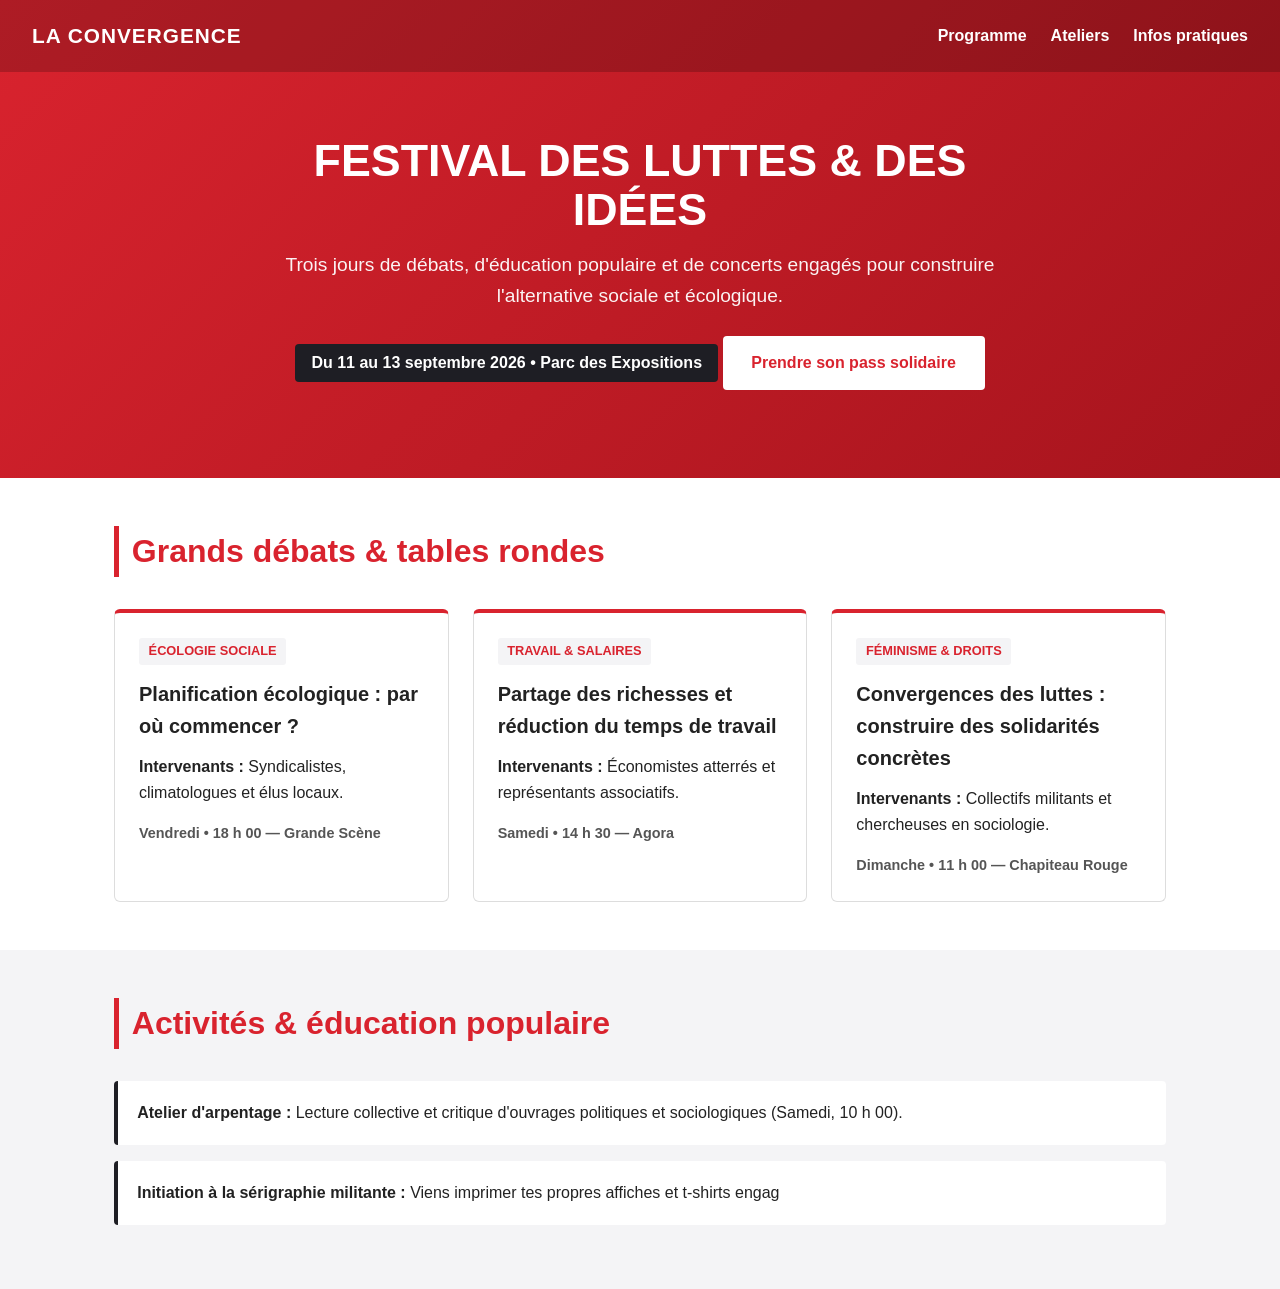
==== accueil.html @ 1f6835fd "création de l'accueil + fichier style pour le festival" ====
<!DOCTYPE html>
<html lang="fr">
<head>
    <meta charset="UTF-8">
    <meta name="viewport" content="width=device-width, initial-scale=1.0">
    <title>Festival des Luttes & des Idées — Édition 2026</title>
    <link rel="stylesheet" href="style.css">
</head>
<body>

    <header class="hero">
        <nav class="navbar">
            <span class="logo">LA CONVERGENCE</span>
            <ul>
                <li><a href="#programme">Programme</a></li>
                <li><a href="#ateliers">Ateliers</a></li>
                <li><a href="#infos">Infos pratiques</a></li>
            </ul>
        </nav>
        <div class="hero-content">
            <h1>Festival des Luttes & des Idées</h1>
            <p class="subtitle">Trois jours de débats, d'éducation populaire et de concerts engagés pour construire l'alternative sociale et écologique.</p>
            <p class="date">Du 11 au 13 septembre 2026 • Parc des Expositions</p>
            <a href="#infos" class="btn-primary">Prendre son pass solidaire</a>
        </div>
    </header>

    <main>
        <section id="programme" class="container">
            <h2>Grands débats & tables rondes</h2>
            <div class="grid">
                <article class="card">
                    <span class="tag">Écologie sociale</span>
                    <h3>Planification écologique : par où commencer ?</h3>
                    <p><strong>Intervenants :</strong> Syndicalistes, climatologues et élus locaux.</p>
                    <p class="time">Vendredi • 18 h 00 — Grande Scène</p>
                </article>

                <article class="card">
                    <span class="tag">Travail & Salaires</span>
                    <h3>Partage des richesses et réduction du temps de travail</h3>
                    <p><strong>Intervenants :</strong> Économistes atterrés et représentants associatifs.</p>
                    <p class="time">Samedi • 14 h 30 — Agora</p>
                </article>

                <article class="card">
                    <span class="tag">Féminisme & Droits</span>
                    <h3>Convergences des luttes : construire des solidarités concrètes</h3>
                    <p><strong>Intervenants :</strong> Collectifs militants et chercheuses en sociologie.</p>
                    <p class="time">Dimanche • 11 h 00 — Chapiteau Rouge</p>
                </article>
            </div>
        </section>

        <section id="ateliers" class="bg-light">
            <div class="container">
                <h2>Activités & éducation populaire</h2>
                <ul class="activity-list">
                    <li>
                        <strong>Atelier d'arpentage :</strong> Lecture collective et critique d'ouvrages politiques et sociologiques (Samedi, 10 h 00).
                    </li>
                    <li>
                        <strong>Initiation à la sérigraphie militante :</strong> Viens imprimer tes propres affiches et t-shirts engag
---- style.css ----
/* Variables de couleurs (codes visuels de la gauche : rouge vif, rose corail, anthracite) */
:root {
    --primary-red: #d9232e;
    --dark-red: #a6141d;
    --accent-pink: #ff5e6c;
    --dark-bg: #1e1e24;
    --light-bg: #f4f4f6;
    --text-main: #222222;
    --white: #ffffff;
}

* {
    box-sizing: border-box;
    margin: 0;
    padding: 0;
}

body {
    font-family: 'Segoe UI', Roboto, Helvetica, Arial, sans-serif;
    line-height: 1.6;
    color: var(--text-main);
    background-color: var(--white);
}

.container {
    max-width: 1100px;
    margin: 0 auto;
    padding: 3rem 1.5rem;
}

/* Navigation */
.navbar {
    display: flex;
    justify-content: space-between;
    align-items: center;
    padding: 1.2rem 2rem;
    background-color: rgba(0, 0, 0, 0.2);
}

.logo {
    font-weight: 900;
    font-size: 1.3rem;
    letter-spacing: 1px;
    color: var(--white);
}

.navbar ul {
    list-style: none;
    display: flex;
    gap: 1.5rem;
}

.navbar a {
    color: var(--white);
    text-decoration: none;
    font-weight: 600;
}

.navbar a:hover {
    text-decoration: underline;
}

/* Bannière principale */
.hero {
    background: linear-gradient(135deg, var(--primary-red), var(--dark-red));
    color: var(--white);
    padding-bottom: 4rem;
}

.hero-content {
    max-width: 800px;
    margin: 4rem auto 0;
    padding: 0 1.5rem;
    text-align: center;
}

.hero h1 {
    font-size: 2.8rem;
    font-weight: 900;
    text-transform: uppercase;
    margin-bottom: 1rem;
    line-height: 1.1;
}

.subtitle {
    font-size: 1.2rem;
    margin-bottom: 1.5rem;
    opacity: 0.95;
}

.date {
    font-weight: bold;
    margin-bottom: 2rem;
    display: inline-block;
    background-color: var(--dark-bg);
    padding: 0.4rem 1rem;
    border-radius: 4px;
}

.btn-primary {
    display: inline-block;
    background-color: var(--white);
    color: var(--primary-red);
    padding: 0.9rem 1.8rem;
    font-weight: bold;
    text-decoration: none;
    border-radius: 4px;
    transition: transform 0.2s ease;
}

.btn-primary:hover {
    transform: translateY(-2px);
}

/* Sections & Cartes */
h2 {
    font-size: 2rem;
    margin-bottom: 2rem;
    color: var(--primary-red);
    border-left: 5px solid var(--primary-red);
    padding-left: 0.8rem;
}

.grid {
    display: grid;
    grid-template-columns: repeat(auto-fit, minmax(300px, 1fr));
    gap: 1.5rem;
}

.card {
    border: 1px solid #ddd;
    border-top: 4px solid var(--primary-red);
    padding: 1.5rem;
    border-radius: 6px;
    background-color: var(--white);
}

.tag {
    display: inline-block;
    background-color: var(--light-bg);
    color: var(--primary-red);
    font-size: 0.8rem;
    font-weight: bold;
    padding: 0.2rem 0.6rem;
    border-radius: 3px;
    margin-bottom: 0.8rem;
    text-transform: uppercase;
}

.card h3 {
    margin-bottom: 0.8rem;
    font-size: 1.25rem;
}

.time {
    margin-top: 1rem;
    font-size: 0.9rem;
    color: #555;
    font-weight: 600;
}

/* Section Ateliers */
.bg-light {
    background-color: var(--light-bg);
}

.activity-list {
    list-style: none;
}

.activity-list li {
    background-color: var(--white);
    margin-bottom: 1rem;
    padding: 1.2rem;
    border-left: 4px solid var(--dark-bg);
    border-radius: 4px;
}

/* Pied de page */
footer {
    background-color: var(--dark-bg);
    color: var(--white);
}

footer h3 {
    color: var(--accent-pink);
    margin-bottom: 0.5rem;
}

.footer-grid {
    display: grid;
    grid-template-columns: repeat(auto-fit, minmax(250px, 1fr));
    gap: 2rem;
}
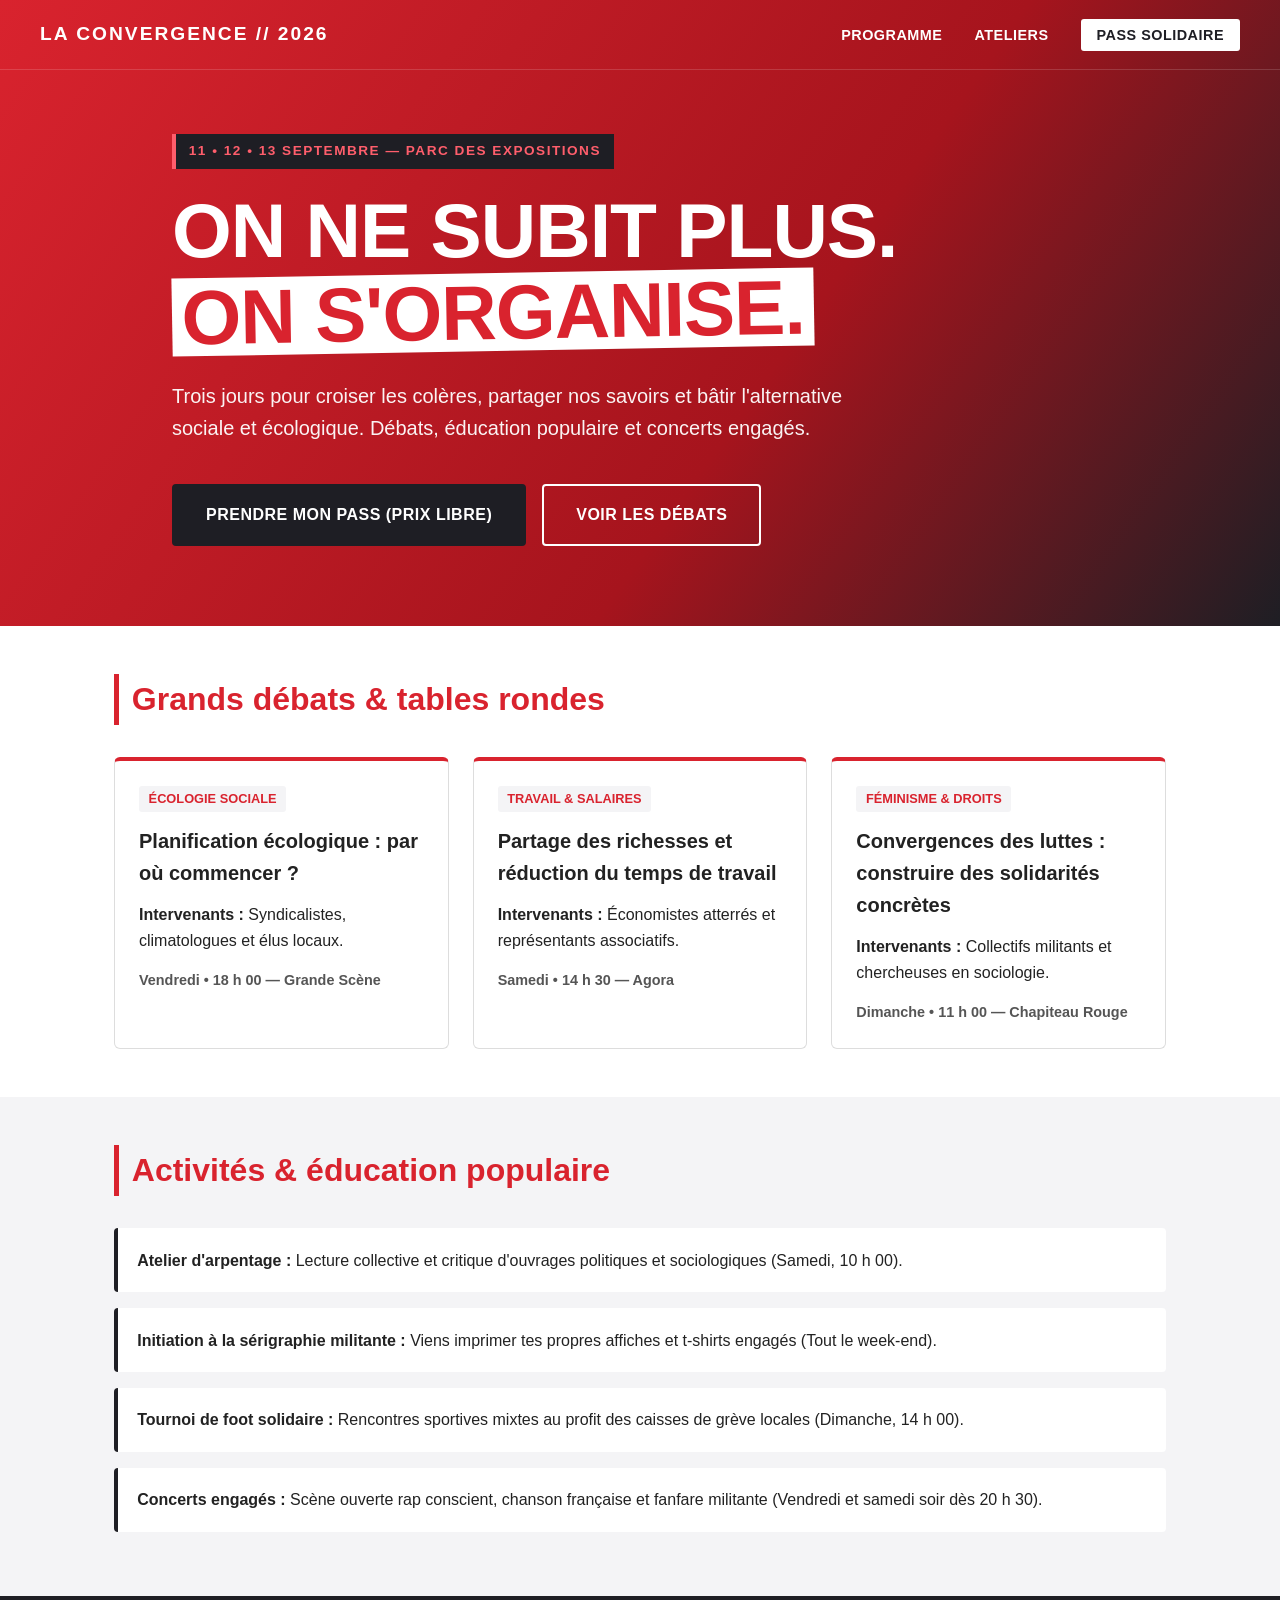
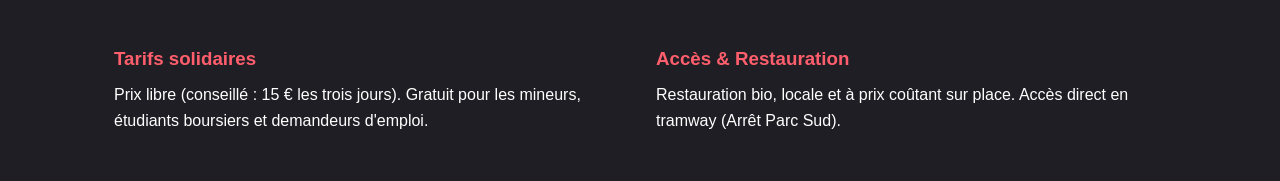
==== commit b7cf4b0b: "modification de l'en-tete dans le fichier accueil.html + modification du style.css" ====
--- a/accueil.html
+++ b/accueil.html
@@ -3,25 +3,34 @@
 <head>
     <meta charset="UTF-8">
     <meta name="viewport" content="width=device-width, initial-scale=1.0">
-    <title>Festival des Luttes & des Idées — Édition 2026</title>
+    <title>La Convergence — Festival des Luttes & des Idées 2026</title>
     <link rel="stylesheet" href="style.css">
 </head>
 <body>
 
     <header class="hero">
         <nav class="navbar">
-            <span class="logo">LA CONVERGENCE</span>
+            <span class="logo">LA CONVERGENCE // 2026</span>
             <ul>
                 <li><a href="#programme">Programme</a></li>
                 <li><a href="#ateliers">Ateliers</a></li>
-                <li><a href="#infos">Infos pratiques</a></li>
+                <li><a href="#infos" class="nav-cta">Pass solidaire</a></li>
             </ul>
         </nav>
+
         <div class="hero-content">
-            <h1>Festival des Luttes & des Idées</h1>
-            <p class="subtitle">Trois jours de débats, d'éducation populaire et de concerts engagés pour construire l'alternative sociale et écologique.</p>
-            <p class="date">Du 11 au 13 septembre 2026 • Parc des Expositions</p>
-            <a href="#infos" class="btn-primary">Prendre son pass solidaire</a>
+            <span class="badge-top">11 • 12 • 13 SEPTEMBRE — PARC DES EXPOSITIONS</span>
+            <h1>
+                <span>On ne subit plus.</span>
+                <span class="highlight">On s'organise.</span>
+            </h1>
+            <p class="subtitle">
+                Trois jours pour croiser les colères, partager nos savoirs et bâtir l'alternative sociale et écologique. Débats, éducation populaire et concerts engagés.
+            </p>
+            <div class="hero-actions">
+                <a href="#infos" class="btn-primary">Prendre mon pass (prix libre)</a>
+                <a href="#programme" class="btn-secondary">Voir les débats</a>
+            </div>
         </div>
     </header>
 
@@ -60,4 +69,31 @@
                         <strong>Atelier d'arpentage :</strong> Lecture collective et critique d'ouvrages politiques et sociologiques (Samedi, 10 h 00).
                     </li>
                     <li>
-                        <strong>Initiation à la sérigraphie militante :</strong> Viens imprimer tes propres affiches et t-shirts engag+                        <strong>Initiation à la sérigraphie militante :</strong> Viens imprimer tes propres affiches et t-shirts engagés (Tout le week-end).
+                    </li>
+                    <li>
+                        <strong>Tournoi de foot solidaire :</strong> Rencontres sportives mixtes au profit des caisses de grève locales (Dimanche, 14 h 00).
+                    </li>
+                    <li>
+                        <strong>Concerts engagés :</strong> Scène ouverte rap conscient, chanson française et fanfare militante (Vendredi et samedi soir dès 20 h 30).
+                    </li>
+                </ul>
+            </div>
+        </section>
+    </main>
+
+    <footer id="infos">
+        <div class="container footer-grid">
+            <div>
+                <h3>Tarifs solidaires</h3>
+                <p>Prix libre (conseillé : 15 € les trois jours). Gratuit pour les mineurs, étudiants boursiers et demandeurs d'emploi.</p>
+            </div>
+            <div>
+                <h3>Accès & Restauration</h3>
+                <p>Restauration bio, locale et à prix coûtant sur place. Accès direct en tramway (Arrêt Parc Sud).</p>
+            </div>
+        </div>
+    </footer>
+
+</body>
+</html>
--- a/style.css
+++ b/style.css
@@ -1,4 +1,4 @@
-/* Variables de couleurs (codes visuels de la gauche : rouge vif, rose corail, anthracite) */
+/* Variables de couleurs */
 :root {
     --primary-red: #d9232e;
     --dark-red: #a6141d;
@@ -33,83 +33,140 @@
     display: flex;
     justify-content: space-between;
     align-items: center;
-    padding: 1.2rem 2rem;
-    background-color: rgba(0, 0, 0, 0.2);
+    padding: 1.2rem 2.5rem;
+    border-bottom: 1px solid rgba(255, 255, 255, 0.15);
 }
 
 .logo {
     font-weight: 900;
-    font-size: 1.3rem;
-    letter-spacing: 1px;
+    font-size: 1.2rem;
+    letter-spacing: 2px;
     color: var(--white);
 }
 
 .navbar ul {
     list-style: none;
     display: flex;
-    gap: 1.5rem;
+    align-items: center;
+    gap: 2rem;
 }
 
 .navbar a {
     color: var(--white);
     text-decoration: none;
-    font-weight: 600;
+    font-weight: 700;
+    text-transform: uppercase;
+    font-size: 0.9rem;
+    letter-spacing: 0.5px;
 }
 
 .navbar a:hover {
-    text-decoration: underline;
+    color: var(--accent-pink);
+}
+
+.nav-cta {
+    background-color: var(--white);
+    color: var(--dark-bg) !important;
+    padding: 0.5rem 1rem;
+    border-radius: 3px;
 }
 
 /* Bannière principale */
 .hero {
-    background: linear-gradient(135deg, var(--primary-red), var(--dark-red));
-    color: var(--white);
-    padding-bottom: 4rem;
+    background: linear-gradient(125deg, var(--primary-red) 0%, var(--dark-red) 60%, var(--dark-bg) 100%);
+    color: var(--white);
+    padding-bottom: 5rem;
 }
 
 .hero-content {
-    max-width: 800px;
+    max-width: 1000px;
     margin: 4rem auto 0;
-    padding: 0 1.5rem;
-    text-align: center;
-}
-
-.hero h1 {
-    font-size: 2.8rem;
-    font-weight: 900;
-    text-transform: uppercase;
-    margin-bottom: 1rem;
-    line-height: 1.1;
-}
-
-.subtitle {
-    font-size: 1.2rem;
-    margin-bottom: 1.5rem;
-    opacity: 0.95;
-}
-
-.date {
-    font-weight: bold;
-    margin-bottom: 2rem;
+    padding: 0 2rem;
+    text-align: left;
+}
+
+.badge-top {
     display: inline-block;
     background-color: var(--dark-bg);
-    padding: 0.4rem 1rem;
-    border-radius: 4px;
+    color: var(--accent-pink);
+    font-weight: 800;
+    font-size: 0.85rem;
+    letter-spacing: 1.5px;
+    padding: 0.4rem 0.8rem;
+    margin-bottom: 1.5rem;
+    border-left: 4px solid var(--accent-pink);
+}
+
+.hero h1 {
+    font-size: clamp(2.8rem, 6vw, 4.8rem);
+    font-weight: 900;
+    text-transform: uppercase;
+    line-height: 0.98;
+    letter-spacing: -1px;
+    margin-bottom: 1.8rem;
+}
+
+.hero h1 span {
+    display: block;
+}
+
+.hero h1 .highlight {
+    display: inline-block;
+    background-color: var(--white);
+    color: var(--primary-red);
+    padding: 0.1rem 0.6rem;
+    margin-top: 0.3rem;
+    transform: rotate(-1deg);
+}
+
+.subtitle {
+    font-size: 1.25rem;
+    max-width: 680px;
+    margin-bottom: 2.5rem;
+    opacity: 0.95;
+    font-weight: 400;
+}
+
+.hero-actions {
+    display: flex;
+    flex-wrap: wrap;
+    gap: 1rem;
 }
 
 .btn-primary {
-    display: inline-block;
-    background-color: var(--white);
-    color: var(--primary-red);
-    padding: 0.9rem 1.8rem;
-    font-weight: bold;
+    background-color: var(--dark-bg);
+    color: var(--white);
+    padding: 1rem 2rem;
+    font-weight: 800;
+    text-transform: uppercase;
+    letter-spacing: 0.5px;
     text-decoration: none;
     border-radius: 4px;
-    transition: transform 0.2s ease;
+    border: 2px solid var(--dark-bg);
+    transition: all 0.2s ease;
 }
 
 .btn-primary:hover {
-    transform: translateY(-2px);
+    background-color: var(--white);
+    color: var(--dark-bg);
+    border-color: var(--white);
+}
+
+.btn-secondary {
+    background-color: transparent;
+    color: var(--white);
+    padding: 1rem 2rem;
+    font-weight: 800;
+    text-transform: uppercase;
+    letter-spacing: 0.5px;
+    text-decoration: none;
+    border-radius: 4px;
+    border: 2px solid var(--white);
+    transition: all 0.2s ease;
+}
+
+.btn-secondary:hover {
+    background-color: rgba(255, 255, 255, 0.15);
 }
 
 /* Sections & Cartes */
@@ -191,4 +248,24 @@
     display: grid;
     grid-template-columns: repeat(auto-fit, minmax(250px, 1fr));
     gap: 2rem;
+}
+
+/* Adaptation mobile */
+@media (max-width: 768px) {
+    .navbar {
+        flex-direction: column;
+        gap: 1rem;
+        padding: 1rem;
+    }
+
+    .navbar ul {
+        gap: 1rem;
+        flex-wrap: wrap;
+        justify-content: center;
+    }
+
+    .hero-content {
+        margin-top: 2.5rem;
+        padding: 0 1.2rem;
+    }
 }
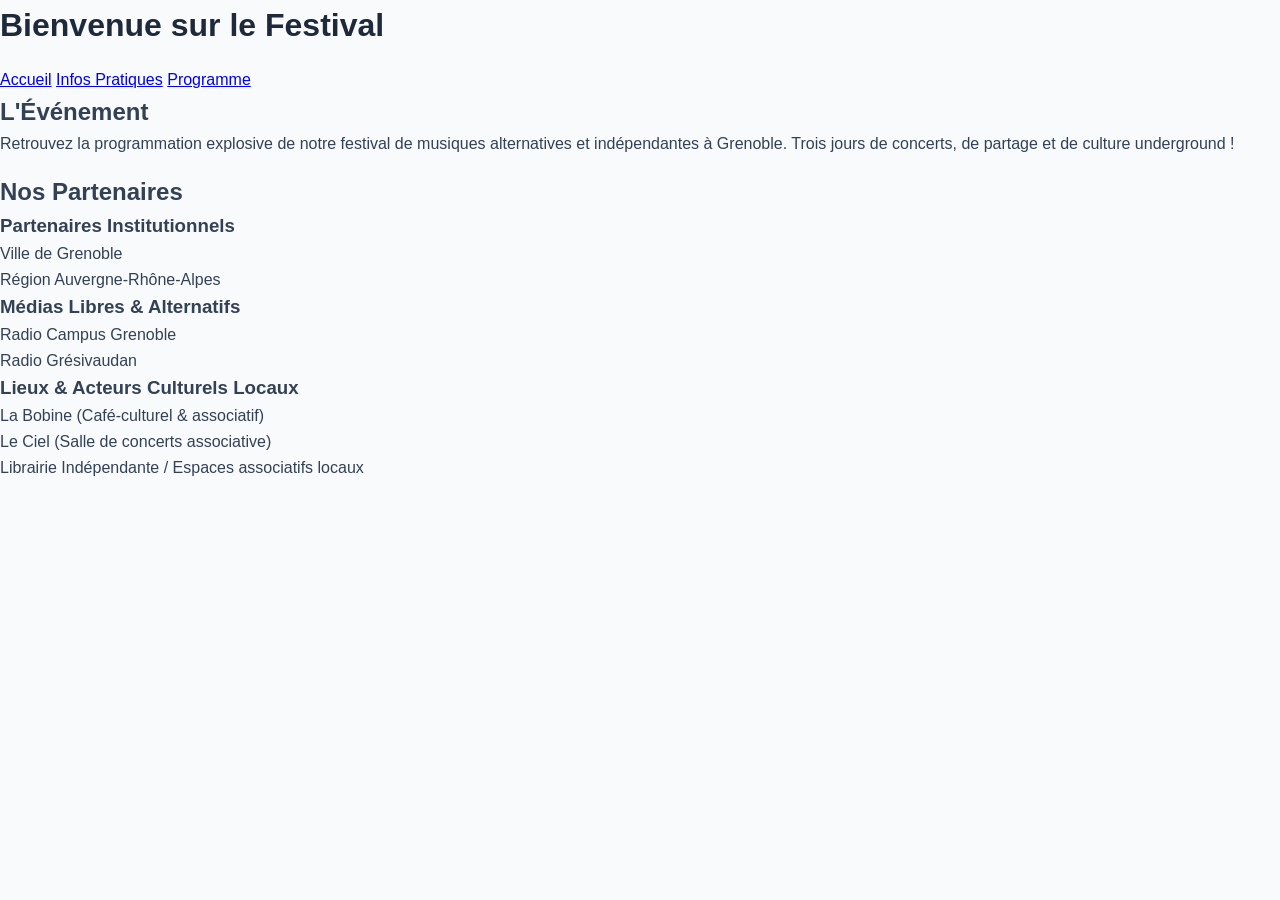
==== commit 7e853c78: "Modification de l'accueil pour rajouter des informations sur les partenaires" ====
--- a/accueil.html
+++ b/accueil.html
@@ -3,97 +3,56 @@
 <head>
     <meta charset="UTF-8">
     <meta name="viewport" content="width=device-width, initial-scale=1.0">
-    <title>La Convergence — Festival des Luttes & des Idées 2026</title>
+    <title>Accueil - Festival de Concerts</title>
     <link rel="stylesheet" href="style.css">
 </head>
 <body>
 
-    <header class="hero">
-        <nav class="navbar">
-            <span class="logo">LA CONVERGENCE // 2026</span>
-            <ul>
-                <li><a href="#programme">Programme</a></li>
-                <li><a href="#ateliers">Ateliers</a></li>
-                <li><a href="#infos" class="nav-cta">Pass solidaire</a></li>
-            </ul>
+    <div class="container">
+        <h1>Bienvenue sur le Festival</h1>
+        
+        <!-- Navigation rapide -->
+        <nav class="main-nav">
+            <a href="accueil.html" class="active">Accueil</a>
+            <a href="infos.html">Infos Pratiques</a>
+            <a href="programme.html">Programme</a>
         </nav>
 
-        <div class="hero-content">
-            <span class="badge-top">11 • 12 • 13 SEPTEMBRE — PARC DES EXPOSITIONS</span>
-            <h1>
-                <span>On ne subit plus.</span>
-                <span class="highlight">On s'organise.</span>
-            </h1>
-            <p class="subtitle">
-                Trois jours pour croiser les colères, partager nos savoirs et bâtir l'alternative sociale et écologique. Débats, éducation populaire et concerts engagés.
-            </p>
-            <div class="hero-actions">
-                <a href="#infos" class="btn-primary">Prendre mon pass (prix libre)</a>
-                <a href="#programme" class="btn-secondary">Voir les débats</a>
-            </div>
-        </div>
-    </header>
-
-    <main>
-        <section id="programme" class="container">
-            <h2>Grands débats & tables rondes</h2>
-            <div class="grid">
-                <article class="card">
-                    <span class="tag">Écologie sociale</span>
-                    <h3>Planification écologique : par où commencer ?</h3>
-                    <p><strong>Intervenants :</strong> Syndicalistes, climatologues et élus locaux.</p>
-                    <p class="time">Vendredi • 18 h 00 — Grande Scène</p>
-                </article>
-
-                <article class="card">
-                    <span class="tag">Travail & Salaires</span>
-                    <h3>Partage des richesses et réduction du temps de travail</h3>
-                    <p><strong>Intervenants :</strong> Économistes atterrés et représentants associatifs.</p>
-                    <p class="time">Samedi • 14 h 30 — Agora</p>
-                </article>
-
-                <article class="card">
-                    <span class="tag">Féminisme & Droits</span>
-                    <h3>Convergences des luttes : construire des solidarités concrètes</h3>
-                    <p><strong>Intervenants :</strong> Collectifs militants et chercheuses en sociologie.</p>
-                    <p class="time">Dimanche • 11 h 00 — Chapiteau Rouge</p>
-                </article>
-            </div>
+        <section class="intro">
+            <h2>L'Événement</h2>
+            <p>Retrouvez la programmation explosive de notre festival de musiques alternatives et indépendantes à Grenoble. Trois jours de concerts, de partage et de culture underground !</p>
         </section>
 
-        <section id="ateliers" class="bg-light">
-            <div class="container">
-                <h2>Activités & éducation populaire</h2>
-                <ul class="activity-list">
-                    <li>
-                        <strong>Atelier d'arpentage :</strong> Lecture collective et critique d'ouvrages politiques et sociologiques (Samedi, 10 h 00).
-                    </li>
-                    <li>
-                        <strong>Initiation à la sérigraphie militante :</strong> Viens imprimer tes propres affiches et t-shirts engagés (Tout le week-end).
-                    </li>
-                    <li>
-                        <strong>Tournoi de foot solidaire :</strong> Rencontres sportives mixtes au profit des caisses de grève locales (Dimanche, 14 h 00).
-                    </li>
-                    <li>
-                        <strong>Concerts engagés :</strong> Scène ouverte rap conscient, chanson française et fanfare militante (Vendredi et samedi soir dès 20 h 30).
-                    </li>
+        <!-- Section Partenaires -->
+        <section class="partners-section">
+            <h2>Nos Partenaires</h2>
+
+            <div class="partner-category">
+                <h3>Partenaires Institutionnels</h3>
+                <ul>
+                    <li>Ville de Grenoble</li>
+                    <li>Région Auvergne-Rhône-Alpes</li>
+                </ul>
+            </div>
+
+            <div class="partner-category">
+                <h3>Médias Libres & Alternatifs</h3>
+                <ul>
+                    <li>Radio Campus Grenoble</li>
+                    <li>Radio Grésivaudan</li>
+                </ul>
+            </div>
+
+            <div class="partner-category">
+                <h3>Lieux & Acteurs Culturels Locaux</h3>
+                <ul>
+                    <li>La Bobine (Café-culturel & associatif)</li>
+                    <li>Le Ciel (Salle de concerts associative)</li>
+                    <li>Librairie Indépendante / Espaces associatifs locaux</li>
                 </ul>
             </div>
         </section>
-    </main>
-
-    <footer id="infos">
-        <div class="container footer-grid">
-            <div>
-                <h3>Tarifs solidaires</h3>
-                <p>Prix libre (conseillé : 15 € les trois jours). Gratuit pour les mineurs, étudiants boursiers et demandeurs d'emploi.</p>
-            </div>
-            <div>
-                <h3>Accès & Restauration</h3>
-                <p>Restauration bio, locale et à prix coûtant sur place. Accès direct en tramway (Arrêt Parc Sud).</p>
-            </div>
-        </div>
-    </footer>
+    </div>
 
 </body>
 </html>
--- a/style.css
+++ b/style.css
@@ -1,271 +1,111 @@
-/* Variables de couleurs */
-:root {
-    --primary-red: #d9232e;
-    --dark-red: #a6141d;
-    --accent-pink: #ff5e6c;
-    --dark-bg: #1e1e24;
-    --light-bg: #f4f4f6;
-    --text-main: #222222;
-    --white: #ffffff;
-}
+/* --- 1. VARIABLES DE STYLE & COULEURS --- */
+        :root {
+            --primary-color: #1E293B;
+            --accent-color: #3B82F6;
+            --bg-color: #F8FAFC;
+            --card-bg: #FFFFFF;
+            --text-color: #334155;
+            --font-family: 'Inter', sans-serif;
+            
+            /* --- 2. MARGES ET ESPACEMENTS --- */
+            --spacing-sm: 8px;
+            --spacing-md: 16px;
+            --spacing-lg: 24px;
+            --spacing-xl: 32px;
+        }
 
-* {
-    box-sizing: border-box;
-    margin: 0;
-    padding: 0;
-}
+        /* --- 3. RESET & STYLE GÉNÉRAL --- */
+        * {
+            margin: 0;
+            padding: 0;
+            box-sizing: border-box;
+        }
 
-body {
-    font-family: 'Segoe UI', Roboto, Helvetica, Arial, sans-serif;
-    line-height: 1.6;
-    color: var(--text-main);
-    background-color: var(--white);
-}
+        body {
+            font-family: var(--font-family);
+            background-color: var(--bg-color);
+            color: var(--text-color);
+            line-height: 1.6;
+        }
 
-.container {
-    max-width: 1100px;
-    margin: 0 auto;
-    padding: 3rem 1.5rem;
-}
+        /* --- 4. MENU HORIZONTAL --- */
+        header {
+            background-color: var(--card-bg);
+            border-bottom: 1px solid #E2E8F0;
+            position: sticky;
+            top: 0;
+            z-index: 100;
+        }
 
-/* Navigation */
-.navbar {
-    display: flex;
-    justify-content: space-between;
-    align-items: center;
-    padding: 1.2rem 2.5rem;
-    border-bottom: 1px solid rgba(255, 255, 255, 0.15);
-}
+        .nav-container {
+            max-width: 1200px;
+            margin: 0 auto;
+            padding: var(--spacing-md) var(--spacing-lg);
+            display: flex;
+            justify-content: space-between;
+            align-items: center;
+        }
 
-.logo {
-    font-weight: 900;
-    font-size: 1.2rem;
-    letter-spacing: 2px;
-    color: var(--white);
-}
+        .logo {
+            font-weight: 700;
+            font-size: 1.25rem;
+            color: var(--primary-color);
+            text-decoration: none;
+        }
 
-.navbar ul {
-    list-style: none;
-    display: flex;
-    align-items: center;
-    gap: 2rem;
-}
+        .nav-menu {
+            list-style: none;
+            display: flex;
+            gap: var(--spacing-lg); /* Espace entre les éléments du menu */
+        }
 
-.navbar a {
-    color: var(--white);
-    text-decoration: none;
-    font-weight: 700;
-    text-transform: uppercase;
-    font-size: 0.9rem;
-    letter-spacing: 0.5px;
-}
+        .nav-menu a {
+            text-decoration: none;
+            color: var(--text-color);
+            font-weight: 500;
+            transition: color 0.2s ease;
+        }
 
-.navbar a:hover {
-    color: var(--accent-pink);
-}
+        .nav-menu a:hover {
+            color: var(--accent-color);
+        }
 
-.nav-cta {
-    background-color: var(--white);
-    color: var(--dark-bg) !important;
-    padding: 0.5rem 1rem;
-    border-radius: 3px;
-}
+        /* --- 5. CONTENU PRINCIPAL & MARGES --- */
+        main {
+            max-width: 1200px;
+            margin: var(--spacing-xl) auto;
+            padding: 0 var(--spacing-lg);
+        }
 
-/* Bannière principale */
-.hero {
-    background: linear-gradient(125deg, var(--primary-red) 0%, var(--dark-red) 60%, var(--dark-bg) 100%);
-    color: var(--white);
-    padding-bottom: 5rem;
-}
+        .hero-section {
+            background-color: var(--card-bg);
+            padding: var(--spacing-xl);
+            border-radius: 12px;
+            box-shadow: 0 4px 6px -1px rgba(0, 0, 0, 0.05);
+            margin-bottom: var(--spacing-xl);
+        }
 
-.hero-content {
-    max-width: 1000px;
-    margin: 4rem auto 0;
-    padding: 0 2rem;
-    text-align: left;
-}
+        h1 {
+            color: var(--primary-color);
+            margin-bottom: var(--spacing-md);
+            font-size: 2rem;
+        }
 
-.badge-top {
-    display: inline-block;
-    background-color: var(--dark-bg);
-    color: var(--accent-pink);
-    font-weight: 800;
-    font-size: 0.85rem;
-    letter-spacing: 1.5px;
-    padding: 0.4rem 0.8rem;
-    margin-bottom: 1.5rem;
-    border-left: 4px solid var(--accent-pink);
-}
+        p {
+            margin-bottom: var(--spacing-md);
+        }
 
-.hero h1 {
-    font-size: clamp(2.8rem, 6vw, 4.8rem);
-    font-weight: 900;
-    text-transform: uppercase;
-    line-height: 0.98;
-    letter-spacing: -1px;
-    margin-bottom: 1.8rem;
-}
+        .btn {
+            display: inline-block;
+            background-color: var(--accent-color);
+            color: white;
+            padding: 10px 20px;
+            border-radius: 6px;
+            text-decoration: none;
+            font-weight: 500;
+            transition: background-color 0.2s;
+        }
 
-.hero h1 span {
-    display: block;
-}
-
-.hero h1 .highlight {
-    display: inline-block;
-    background-color: var(--white);
-    color: var(--primary-red);
-    padding: 0.1rem 0.6rem;
-    margin-top: 0.3rem;
-    transform: rotate(-1deg);
-}
-
-.subtitle {
-    font-size: 1.25rem;
-    max-width: 680px;
-    margin-bottom: 2.5rem;
-    opacity: 0.95;
-    font-weight: 400;
-}
-
-.hero-actions {
-    display: flex;
-    flex-wrap: wrap;
-    gap: 1rem;
-}
-
-.btn-primary {
-    background-color: var(--dark-bg);
-    color: var(--white);
-    padding: 1rem 2rem;
-    font-weight: 800;
-    text-transform: uppercase;
-    letter-spacing: 0.5px;
-    text-decoration: none;
-    border-radius: 4px;
-    border: 2px solid var(--dark-bg);
-    transition: all 0.2s ease;
-}
-
-.btn-primary:hover {
-    background-color: var(--white);
-    color: var(--dark-bg);
-    border-color: var(--white);
-}
-
-.btn-secondary {
-    background-color: transparent;
-    color: var(--white);
-    padding: 1rem 2rem;
-    font-weight: 800;
-    text-transform: uppercase;
-    letter-spacing: 0.5px;
-    text-decoration: none;
-    border-radius: 4px;
-    border: 2px solid var(--white);
-    transition: all 0.2s ease;
-}
-
-.btn-secondary:hover {
-    background-color: rgba(255, 255, 255, 0.15);
-}
-
-/* Sections & Cartes */
-h2 {
-    font-size: 2rem;
-    margin-bottom: 2rem;
-    color: var(--primary-red);
-    border-left: 5px solid var(--primary-red);
-    padding-left: 0.8rem;
-}
-
-.grid {
-    display: grid;
-    grid-template-columns: repeat(auto-fit, minmax(300px, 1fr));
-    gap: 1.5rem;
-}
-
-.card {
-    border: 1px solid #ddd;
-    border-top: 4px solid var(--primary-red);
-    padding: 1.5rem;
-    border-radius: 6px;
-    background-color: var(--white);
-}
-
-.tag {
-    display: inline-block;
-    background-color: var(--light-bg);
-    color: var(--primary-red);
-    font-size: 0.8rem;
-    font-weight: bold;
-    padding: 0.2rem 0.6rem;
-    border-radius: 3px;
-    margin-bottom: 0.8rem;
-    text-transform: uppercase;
-}
-
-.card h3 {
-    margin-bottom: 0.8rem;
-    font-size: 1.25rem;
-}
-
-.time {
-    margin-top: 1rem;
-    font-size: 0.9rem;
-    color: #555;
-    font-weight: 600;
-}
-
-/* Section Ateliers */
-.bg-light {
-    background-color: var(--light-bg);
-}
-
-.activity-list {
-    list-style: none;
-}
-
-.activity-list li {
-    background-color: var(--white);
-    margin-bottom: 1rem;
-    padding: 1.2rem;
-    border-left: 4px solid var(--dark-bg);
-    border-radius: 4px;
-}
-
-/* Pied de page */
-footer {
-    background-color: var(--dark-bg);
-    color: var(--white);
-}
-
-footer h3 {
-    color: var(--accent-pink);
-    margin-bottom: 0.5rem;
-}
-
-.footer-grid {
-    display: grid;
-    grid-template-columns: repeat(auto-fit, minmax(250px, 1fr));
-    gap: 2rem;
-}
-
-/* Adaptation mobile */
-@media (max-width: 768px) {
-    .navbar {
-        flex-direction: column;
-        gap: 1rem;
-        padding: 1rem;
-    }
-
-    .navbar ul {
-        gap: 1rem;
-        flex-wrap: wrap;
-        justify-content: center;
-    }
-
-    .hero-content {
-        margin-top: 2.5rem;
-        padding: 0 1.2rem;
-    }
-}+        .btn:hover {
+            background-color: #2563EB;
+        }
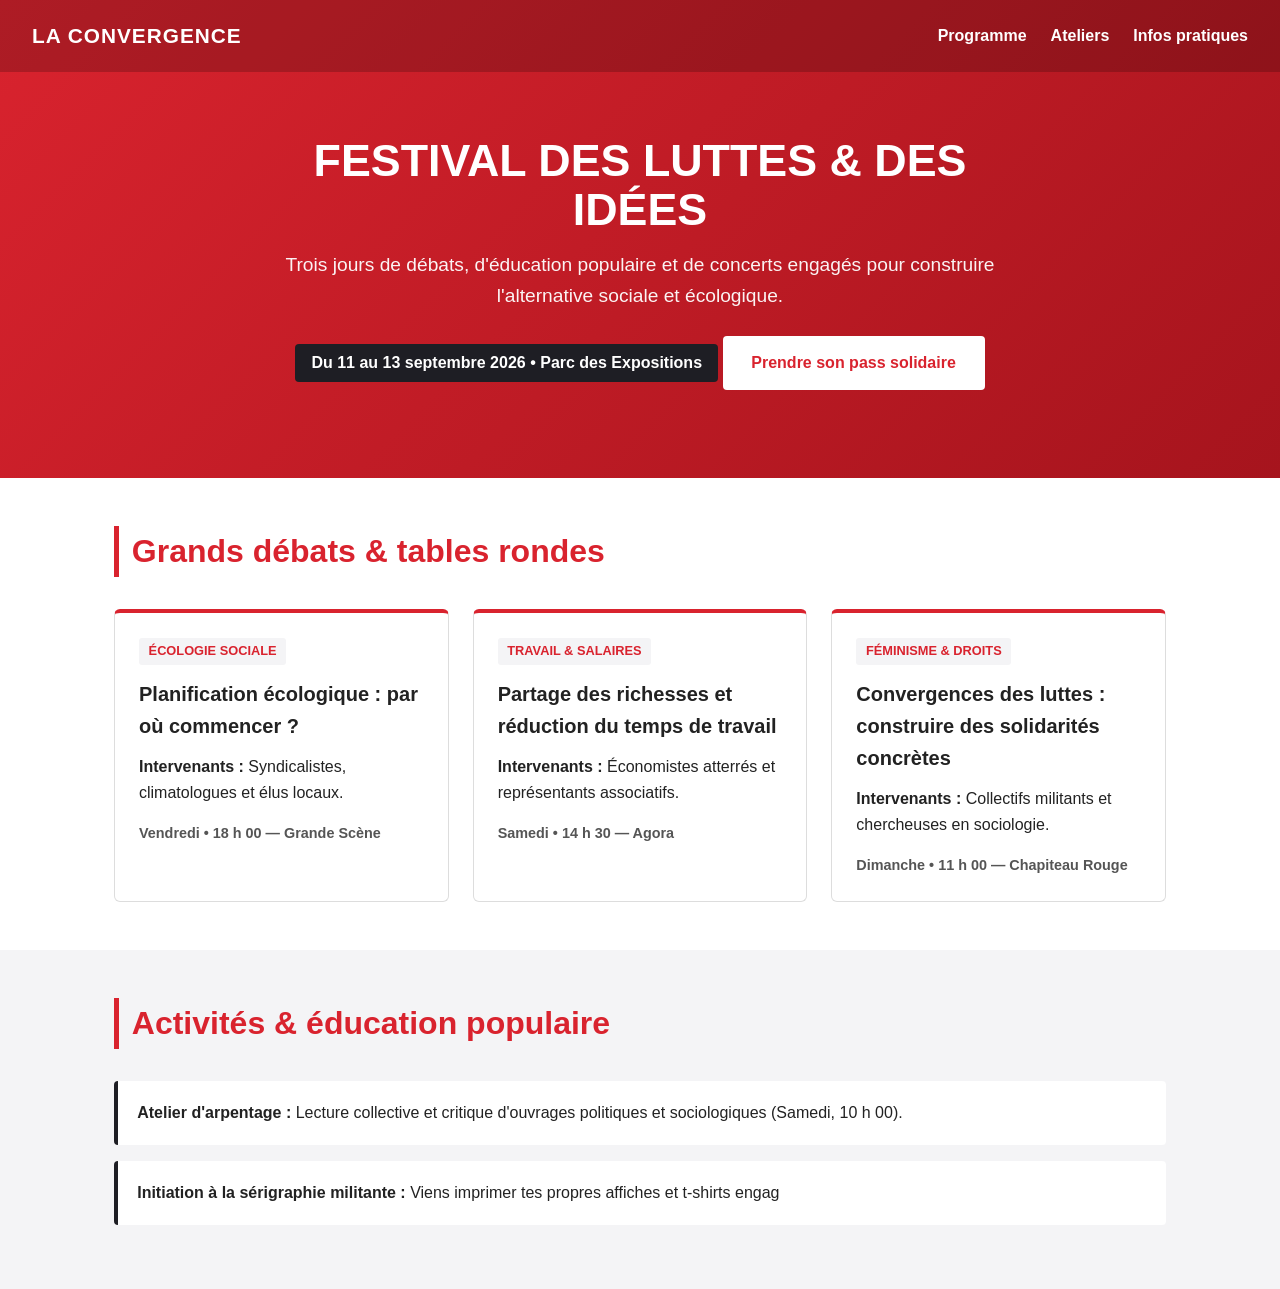
==== commit 1938a364: "Merge pull request #11 from BenRobert38/branche4 Branche4" ====
--- a/accueil.html
+++ b/accueil.html
@@ -3,56 +3,61 @@
 <head>
     <meta charset="UTF-8">
     <meta name="viewport" content="width=device-width, initial-scale=1.0">
-    <title>Accueil - Festival de Concerts</title>
+    <title>Festival des Luttes & des Idées — Édition 2026</title>
     <link rel="stylesheet" href="style.css">
 </head>
 <body>
 
-    <div class="container">
-        <h1>Bienvenue sur le Festival</h1>
-        
-        <!-- Navigation rapide -->
-        <nav class="main-nav">
-            <a href="accueil.html" class="active">Accueil</a>
-            <a href="infos.html">Infos Pratiques</a>
-            <a href="programme.html">Programme</a>
+    <header class="hero">
+        <nav class="navbar">
+            <span class="logo">LA CONVERGENCE</span>
+            <ul>
+                <li><a href="#programme">Programme</a></li>
+                <li><a href="#ateliers">Ateliers</a></li>
+                <li><a href="#infos">Infos pratiques</a></li>
+            </ul>
         </nav>
+        <div class="hero-content">
+            <h1>Festival des Luttes & des Idées</h1>
+            <p class="subtitle">Trois jours de débats, d'éducation populaire et de concerts engagés pour construire l'alternative sociale et écologique.</p>
+            <p class="date">Du 11 au 13 septembre 2026 • Parc des Expositions</p>
+            <a href="#infos" class="btn-primary">Prendre son pass solidaire</a>
+        </div>
+    </header>
 
-        <section class="intro">
-            <h2>L'Événement</h2>
-            <p>Retrouvez la programmation explosive de notre festival de musiques alternatives et indépendantes à Grenoble. Trois jours de concerts, de partage et de culture underground !</p>
+    <main>
+        <section id="programme" class="container">
+            <h2>Grands débats & tables rondes</h2>
+            <div class="grid">
+                <article class="card">
+                    <span class="tag">Écologie sociale</span>
+                    <h3>Planification écologique : par où commencer ?</h3>
+                    <p><strong>Intervenants :</strong> Syndicalistes, climatologues et élus locaux.</p>
+                    <p class="time">Vendredi • 18 h 00 — Grande Scène</p>
+                </article>
+
+                <article class="card">
+                    <span class="tag">Travail & Salaires</span>
+                    <h3>Partage des richesses et réduction du temps de travail</h3>
+                    <p><strong>Intervenants :</strong> Économistes atterrés et représentants associatifs.</p>
+                    <p class="time">Samedi • 14 h 30 — Agora</p>
+                </article>
+
+                <article class="card">
+                    <span class="tag">Féminisme & Droits</span>
+                    <h3>Convergences des luttes : construire des solidarités concrètes</h3>
+                    <p><strong>Intervenants :</strong> Collectifs militants et chercheuses en sociologie.</p>
+                    <p class="time">Dimanche • 11 h 00 — Chapiteau Rouge</p>
+                </article>
+            </div>
         </section>
 
-        <!-- Section Partenaires -->
-        <section class="partners-section">
-            <h2>Nos Partenaires</h2>
-
-            <div class="partner-category">
-                <h3>Partenaires Institutionnels</h3>
-                <ul>
-                    <li>Ville de Grenoble</li>
-                    <li>Région Auvergne-Rhône-Alpes</li>
-                </ul>
-            </div>
-
-            <div class="partner-category">
-                <h3>Médias Libres & Alternatifs</h3>
-                <ul>
-                    <li>Radio Campus Grenoble</li>
-                    <li>Radio Grésivaudan</li>
-                </ul>
-            </div>
-
-            <div class="partner-category">
-                <h3>Lieux & Acteurs Culturels Locaux</h3>
-                <ul>
-                    <li>La Bobine (Café-culturel & associatif)</li>
-                    <li>Le Ciel (Salle de concerts associative)</li>
-                    <li>Librairie Indépendante / Espaces associatifs locaux</li>
-                </ul>
-            </div>
-        </section>
-    </div>
-
-</body>
-</html>+        <section id="ateliers" class="bg-light">
+            <div class="container">
+                <h2>Activités & éducation populaire</h2>
+                <ul class="activity-list">
+                    <li>
+                        <strong>Atelier d'arpentage :</strong> Lecture collective et critique d'ouvrages politiques et sociologiques (Samedi, 10 h 00).
+                    </li>
+                    <li>
+                        <strong>Initiation à la sérigraphie militante :</strong> Viens imprimer tes propres affiches et t-shirts engag
--- a/style.css
+++ b/style.css
@@ -1,111 +1,194 @@
-/* --- 1. VARIABLES DE STYLE & COULEURS --- */
-        :root {
-            --primary-color: #1E293B;
-            --accent-color: #3B82F6;
-            --bg-color: #F8FAFC;
-            --card-bg: #FFFFFF;
-            --text-color: #334155;
-            --font-family: 'Inter', sans-serif;
-            
-            /* --- 2. MARGES ET ESPACEMENTS --- */
-            --spacing-sm: 8px;
-            --spacing-md: 16px;
-            --spacing-lg: 24px;
-            --spacing-xl: 32px;
-        }
+/* Variables de couleurs (codes visuels de la gauche : rouge vif, rose corail, anthracite) */
+:root {
+    --primary-red: #d9232e;
+    --dark-red: #a6141d;
+    --accent-pink: #ff5e6c;
+    --dark-bg: #1e1e24;
+    --light-bg: #f4f4f6;
+    --text-main: #222222;
+    --white: #ffffff;
+}
 
-        /* --- 3. RESET & STYLE GÉNÉRAL --- */
-        * {
-            margin: 0;
-            padding: 0;
-            box-sizing: border-box;
-        }
+* {
+    box-sizing: border-box;
+    margin: 0;
+    padding: 0;
+}
 
-        body {
-            font-family: var(--font-family);
-            background-color: var(--bg-color);
-            color: var(--text-color);
-            line-height: 1.6;
-        }
+body {
+    font-family: 'Segoe UI', Roboto, Helvetica, Arial, sans-serif;
+    line-height: 1.6;
+    color: var(--text-main);
+    background-color: var(--white);
+}
 
-        /* --- 4. MENU HORIZONTAL --- */
-        header {
-            background-color: var(--card-bg);
-            border-bottom: 1px solid #E2E8F0;
-            position: sticky;
-            top: 0;
-            z-index: 100;
-        }
+.container {
+    max-width: 1100px;
+    margin: 0 auto;
+    padding: 3rem 1.5rem;
+}
 
-        .nav-container {
-            max-width: 1200px;
-            margin: 0 auto;
-            padding: var(--spacing-md) var(--spacing-lg);
-            display: flex;
-            justify-content: space-between;
-            align-items: center;
-        }
+/* Navigation */
+.navbar {
+    display: flex;
+    justify-content: space-between;
+    align-items: center;
+    padding: 1.2rem 2rem;
+    background-color: rgba(0, 0, 0, 0.2);
+}
 
-        .logo {
-            font-weight: 700;
-            font-size: 1.25rem;
-            color: var(--primary-color);
-            text-decoration: none;
-        }
+.logo {
+    font-weight: 900;
+    font-size: 1.3rem;
+    letter-spacing: 1px;
+    color: var(--white);
+}
 
-        .nav-menu {
-            list-style: none;
-            display: flex;
-            gap: var(--spacing-lg); /* Espace entre les éléments du menu */
-        }
+.navbar ul {
+    list-style: none;
+    display: flex;
+    gap: 1.5rem;
+}
 
-        .nav-menu a {
-            text-decoration: none;
-            color: var(--text-color);
-            font-weight: 500;
-            transition: color 0.2s ease;
-        }
+.navbar a {
+    color: var(--white);
+    text-decoration: none;
+    font-weight: 600;
+}
 
-        .nav-menu a:hover {
-            color: var(--accent-color);
-        }
+.navbar a:hover {
+    text-decoration: underline;
+}
 
-        /* --- 5. CONTENU PRINCIPAL & MARGES --- */
-        main {
-            max-width: 1200px;
-            margin: var(--spacing-xl) auto;
-            padding: 0 var(--spacing-lg);
-        }
+/* Bannière principale */
+.hero {
+    background: linear-gradient(135deg, var(--primary-red), var(--dark-red));
+    color: var(--white);
+    padding-bottom: 4rem;
+}
 
-        .hero-section {
-            background-color: var(--card-bg);
-            padding: var(--spacing-xl);
-            border-radius: 12px;
-            box-shadow: 0 4px 6px -1px rgba(0, 0, 0, 0.05);
-            margin-bottom: var(--spacing-xl);
-        }
+.hero-content {
+    max-width: 800px;
+    margin: 4rem auto 0;
+    padding: 0 1.5rem;
+    text-align: center;
+}
 
-        h1 {
-            color: var(--primary-color);
-            margin-bottom: var(--spacing-md);
-            font-size: 2rem;
-        }
+.hero h1 {
+    font-size: 2.8rem;
+    font-weight: 900;
+    text-transform: uppercase;
+    margin-bottom: 1rem;
+    line-height: 1.1;
+}
 
-        p {
-            margin-bottom: var(--spacing-md);
-        }
+.subtitle {
+    font-size: 1.2rem;
+    margin-bottom: 1.5rem;
+    opacity: 0.95;
+}
 
-        .btn {
-            display: inline-block;
-            background-color: var(--accent-color);
-            color: white;
-            padding: 10px 20px;
-            border-radius: 6px;
-            text-decoration: none;
-            font-weight: 500;
-            transition: background-color 0.2s;
-        }
+.date {
+    font-weight: bold;
+    margin-bottom: 2rem;
+    display: inline-block;
+    background-color: var(--dark-bg);
+    padding: 0.4rem 1rem;
+    border-radius: 4px;
+}
 
-        .btn:hover {
-            background-color: #2563EB;
-        }+.btn-primary {
+    display: inline-block;
+    background-color: var(--white);
+    color: var(--primary-red);
+    padding: 0.9rem 1.8rem;
+    font-weight: bold;
+    text-decoration: none;
+    border-radius: 4px;
+    transition: transform 0.2s ease;
+}
+
+.btn-primary:hover {
+    transform: translateY(-2px);
+}
+
+/* Sections & Cartes */
+h2 {
+    font-size: 2rem;
+    margin-bottom: 2rem;
+    color: var(--primary-red);
+    border-left: 5px solid var(--primary-red);
+    padding-left: 0.8rem;
+}
+
+.grid {
+    display: grid;
+    grid-template-columns: repeat(auto-fit, minmax(300px, 1fr));
+    gap: 1.5rem;
+}
+
+.card {
+    border: 1px solid #ddd;
+    border-top: 4px solid var(--primary-red);
+    padding: 1.5rem;
+    border-radius: 6px;
+    background-color: var(--white);
+}
+
+.tag {
+    display: inline-block;
+    background-color: var(--light-bg);
+    color: var(--primary-red);
+    font-size: 0.8rem;
+    font-weight: bold;
+    padding: 0.2rem 0.6rem;
+    border-radius: 3px;
+    margin-bottom: 0.8rem;
+    text-transform: uppercase;
+}
+
+.card h3 {
+    margin-bottom: 0.8rem;
+    font-size: 1.25rem;
+}
+
+.time {
+    margin-top: 1rem;
+    font-size: 0.9rem;
+    color: #555;
+    font-weight: 600;
+}
+
+/* Section Ateliers */
+.bg-light {
+    background-color: var(--light-bg);
+}
+
+.activity-list {
+    list-style: none;
+}
+
+.activity-list li {
+    background-color: var(--white);
+    margin-bottom: 1rem;
+    padding: 1.2rem;
+    border-left: 4px solid var(--dark-bg);
+    border-radius: 4px;
+}
+
+/* Pied de page */
+footer {
+    background-color: var(--dark-bg);
+    color: var(--white);
+}
+
+footer h3 {
+    color: var(--accent-pink);
+    margin-bottom: 0.5rem;
+}
+
+.footer-grid {
+    display: grid;
+    grid-template-columns: repeat(auto-fit, minmax(250px, 1fr));
+    gap: 2rem;
+}
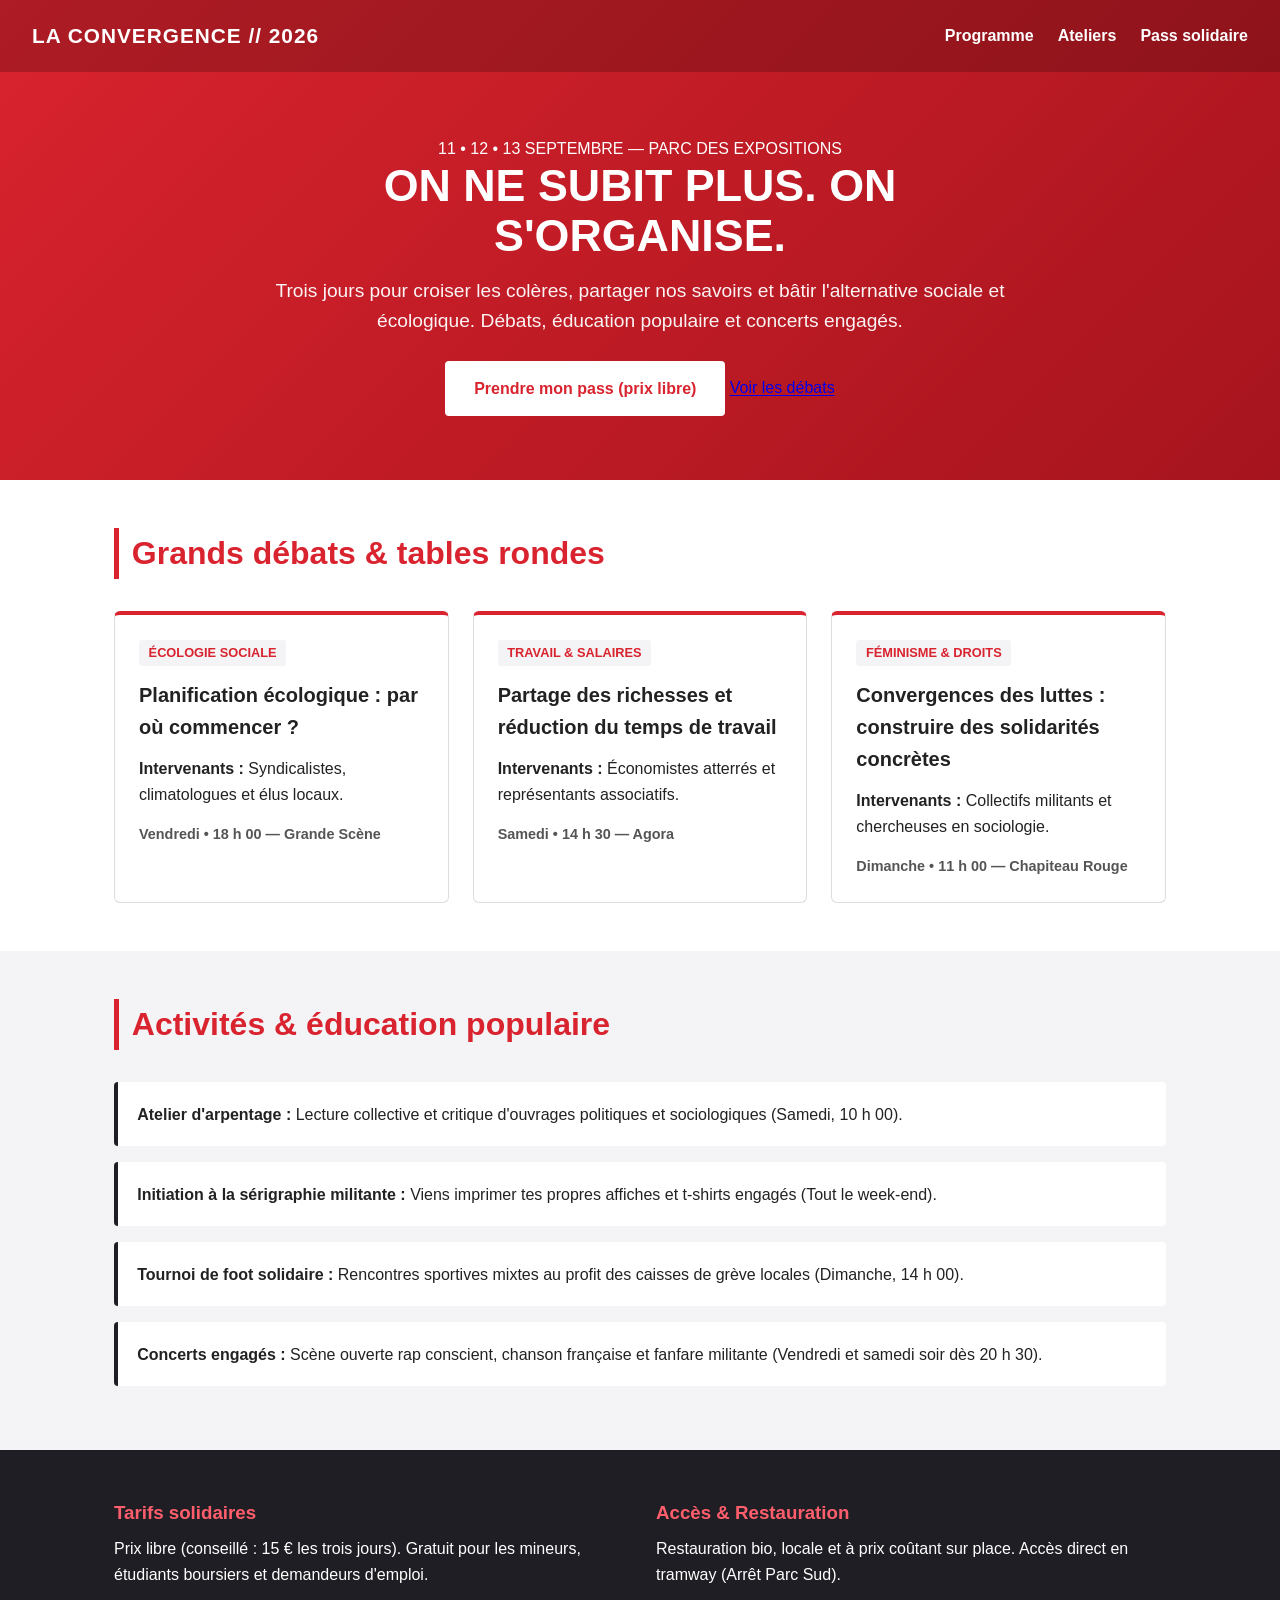
==== commit 658b78cd: "Merge branch 'develop' into branche1" ====
--- a/accueil.html
+++ b/accueil.html
@@ -3,25 +3,34 @@
 <head>
     <meta charset="UTF-8">
     <meta name="viewport" content="width=device-width, initial-scale=1.0">
-    <title>Festival des Luttes & des Idées — Édition 2026</title>
+    <title>La Convergence — Festival des Luttes & des Idées 2026</title>
     <link rel="stylesheet" href="style.css">
 </head>
 <body>
 
     <header class="hero">
         <nav class="navbar">
-            <span class="logo">LA CONVERGENCE</span>
+            <span class="logo">LA CONVERGENCE // 2026</span>
             <ul>
                 <li><a href="#programme">Programme</a></li>
                 <li><a href="#ateliers">Ateliers</a></li>
-                <li><a href="#infos">Infos pratiques</a></li>
+                <li><a href="#infos" class="nav-cta">Pass solidaire</a></li>
             </ul>
         </nav>
+
         <div class="hero-content">
-            <h1>Festival des Luttes & des Idées</h1>
-            <p class="subtitle">Trois jours de débats, d'éducation populaire et de concerts engagés pour construire l'alternative sociale et écologique.</p>
-            <p class="date">Du 11 au 13 septembre 2026 • Parc des Expositions</p>
-            <a href="#infos" class="btn-primary">Prendre son pass solidaire</a>
+            <span class="badge-top">11 • 12 • 13 SEPTEMBRE — PARC DES EXPOSITIONS</span>
+            <h1>
+                <span>On ne subit plus.</span>
+                <span class="highlight">On s'organise.</span>
+            </h1>
+            <p class="subtitle">
+                Trois jours pour croiser les colères, partager nos savoirs et bâtir l'alternative sociale et écologique. Débats, éducation populaire et concerts engagés.
+            </p>
+            <div class="hero-actions">
+                <a href="#infos" class="btn-primary">Prendre mon pass (prix libre)</a>
+                <a href="#programme" class="btn-secondary">Voir les débats</a>
+            </div>
         </div>
     </header>
 
@@ -60,4 +69,31 @@
                         <strong>Atelier d'arpentage :</strong> Lecture collective et critique d'ouvrages politiques et sociologiques (Samedi, 10 h 00).
                     </li>
                     <li>
-                        <strong>Initiation à la sérigraphie militante :</strong> Viens imprimer tes propres affiches et t-shirts engag+                        <strong>Initiation à la sérigraphie militante :</strong> Viens imprimer tes propres affiches et t-shirts engagés (Tout le week-end).
+                    </li>
+                    <li>
+                        <strong>Tournoi de foot solidaire :</strong> Rencontres sportives mixtes au profit des caisses de grève locales (Dimanche, 14 h 00).
+                    </li>
+                    <li>
+                        <strong>Concerts engagés :</strong> Scène ouverte rap conscient, chanson française et fanfare militante (Vendredi et samedi soir dès 20 h 30).
+                    </li>
+                </ul>
+            </div>
+        </section>
+    </main>
+
+    <footer id="infos">
+        <div class="container footer-grid">
+            <div>
+                <h3>Tarifs solidaires</h3>
+                <p>Prix libre (conseillé : 15 € les trois jours). Gratuit pour les mineurs, étudiants boursiers et demandeurs d'emploi.</p>
+            </div>
+            <div>
+                <h3>Accès & Restauration</h3>
+                <p>Restauration bio, locale et à prix coûtant sur place. Accès direct en tramway (Arrêt Parc Sud).</p>
+            </div>
+        </div>
+    </footer>
+
+</body>
+</html>
--- a/style.css
+++ b/style.css
@@ -1,3 +1,5 @@
+
+
 /* Variables de couleurs (codes visuels de la gauche : rouge vif, rose corail, anthracite) */
 :root {
     --primary-red: #d9232e;
@@ -39,6 +41,7 @@
 
 .logo {
     font-weight: 900;
+
     font-size: 1.3rem;
     letter-spacing: 1px;
     color: var(--white);
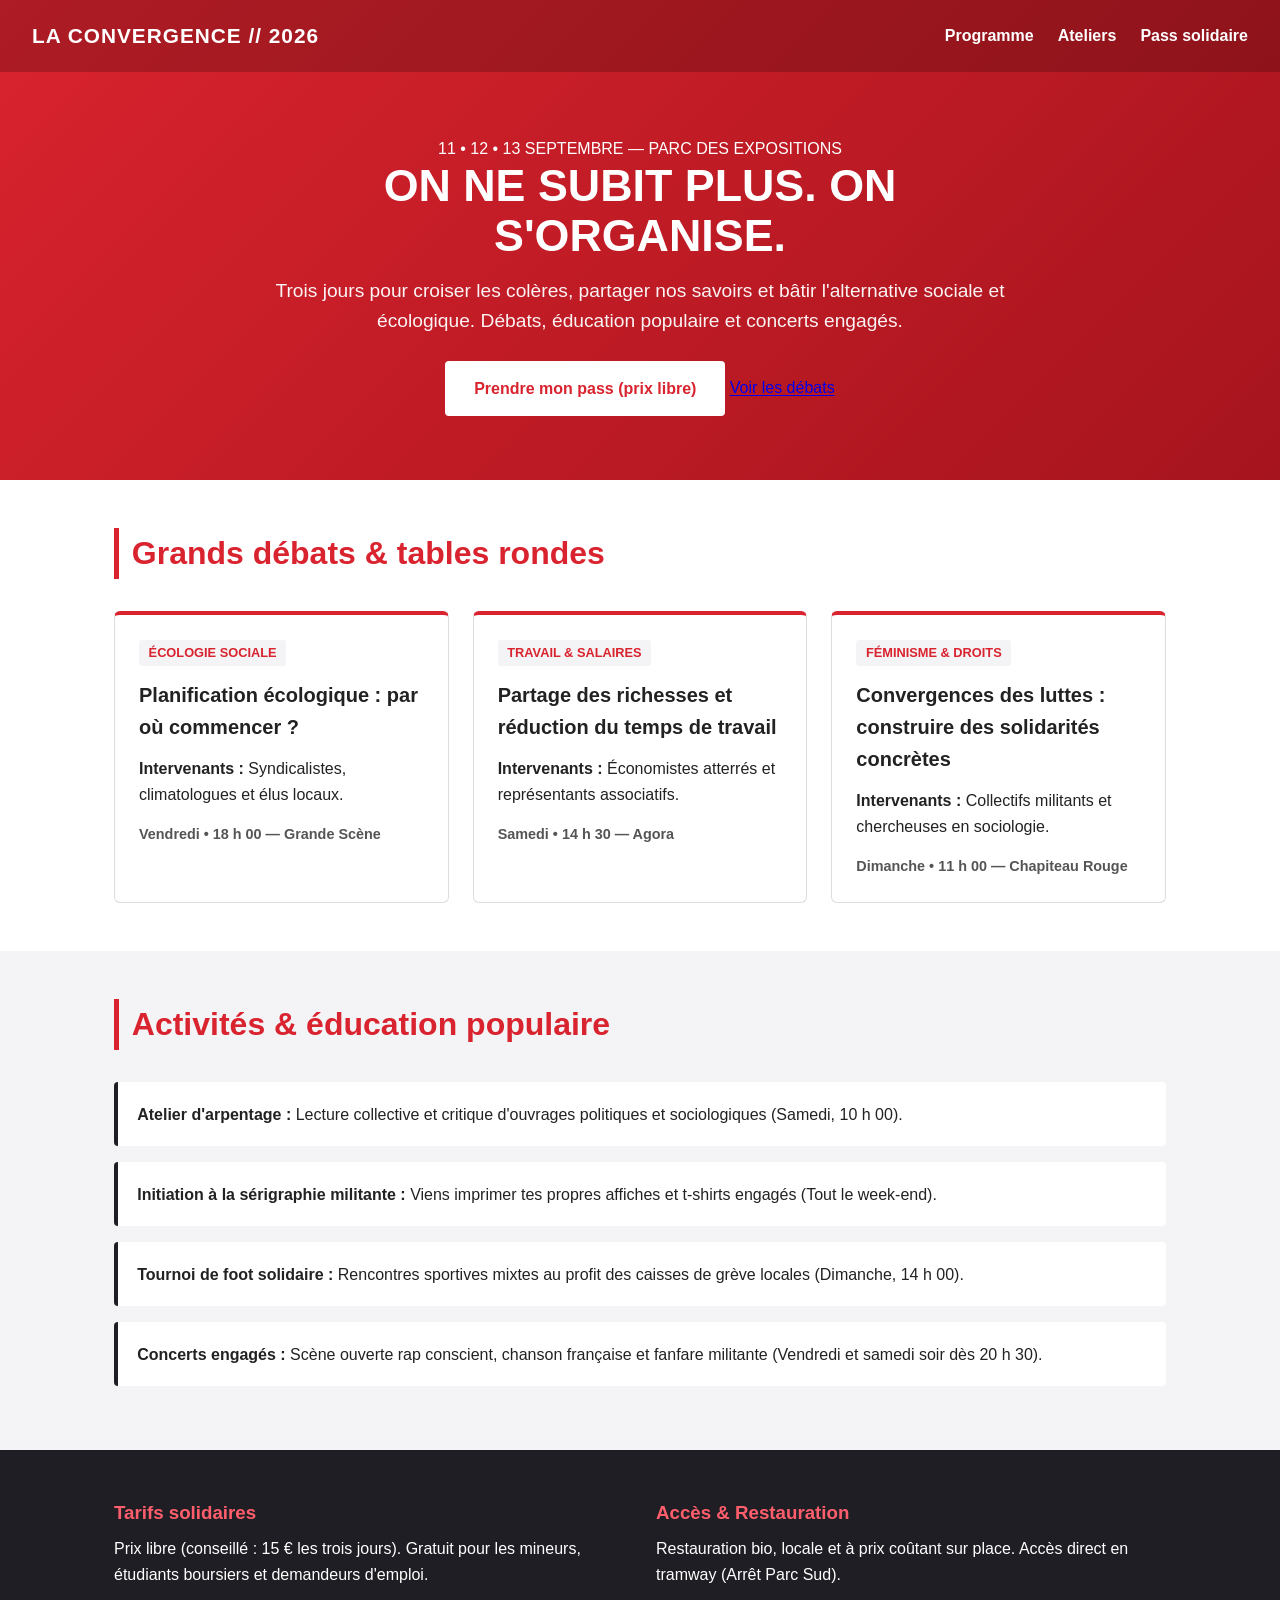
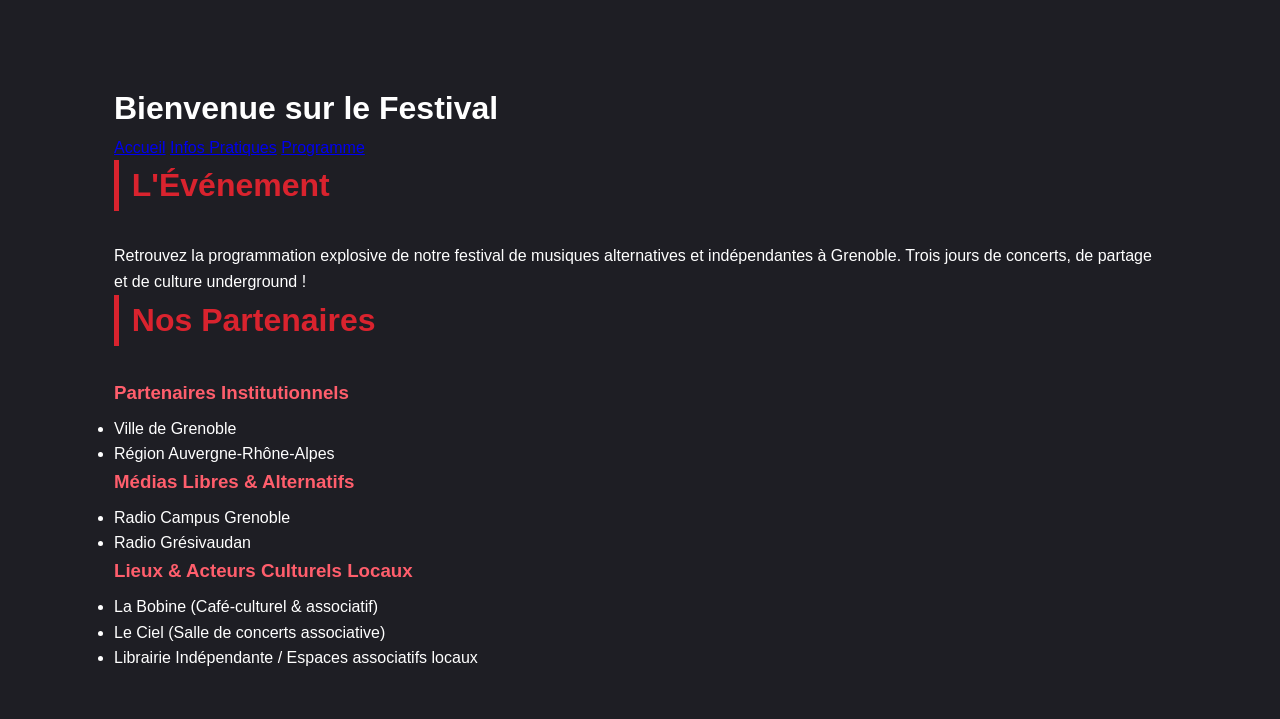
==== commit 791b698e: "Merge branch 'develop' into issue_3" ====
--- a/accueil.html
+++ b/accueil.html
@@ -7,7 +7,6 @@
     <link rel="stylesheet" href="style.css">
 </head>
 <body>
-
     <header class="hero">
         <nav class="navbar">
             <span class="logo">LA CONVERGENCE // 2026</span>
@@ -93,6 +92,51 @@
                 <p>Restauration bio, locale et à prix coûtant sur place. Accès direct en tramway (Arrêt Parc Sud).</p>
             </div>
         </div>
+          <div class="container">
+        <h1>Bienvenue sur le Festival</h1>
+        
+        <!-- Navigation rapide -->
+        <nav class="main-nav">
+            <a href="accueil.html" class="active">Accueil</a>
+            <a href="infos.html">Infos Pratiques</a>
+            <a href="programme.html">Programme</a>
+        </nav>
+
+        <section class="intro">
+            <h2>L'Événement</h2>
+            <p>Retrouvez la programmation explosive de notre festival de musiques alternatives et indépendantes à Grenoble. Trois jours de concerts, de partage et de culture underground !</p>
+        </section>
+
+        <!-- Section Partenaires -->
+        <section class="partners-section">
+            <h2>Nos Partenaires</h2>
+
+            <div class="partner-category">
+                <h3>Partenaires Institutionnels</h3>
+                <ul>
+                    <li>Ville de Grenoble</li>
+                    <li>Région Auvergne-Rhône-Alpes</li>
+                </ul>
+            </div>
+
+            <div class="partner-category">
+                <h3>Médias Libres & Alternatifs</h3>
+                <ul>
+                    <li>Radio Campus Grenoble</li>
+                    <li>Radio Grésivaudan</li>
+                </ul>
+            </div>
+
+            <div class="partner-category">
+                <h3>Lieux & Acteurs Culturels Locaux</h3>
+                <ul>
+                    <li>La Bobine (Café-culturel & associatif)</li>
+                    <li>Le Ciel (Salle de concerts associative)</li>
+                    <li>Librairie Indépendante / Espaces associatifs locaux</li>
+                </ul>
+            </div>
+        </section>
+    </div>
     </footer>
 
 </body>
